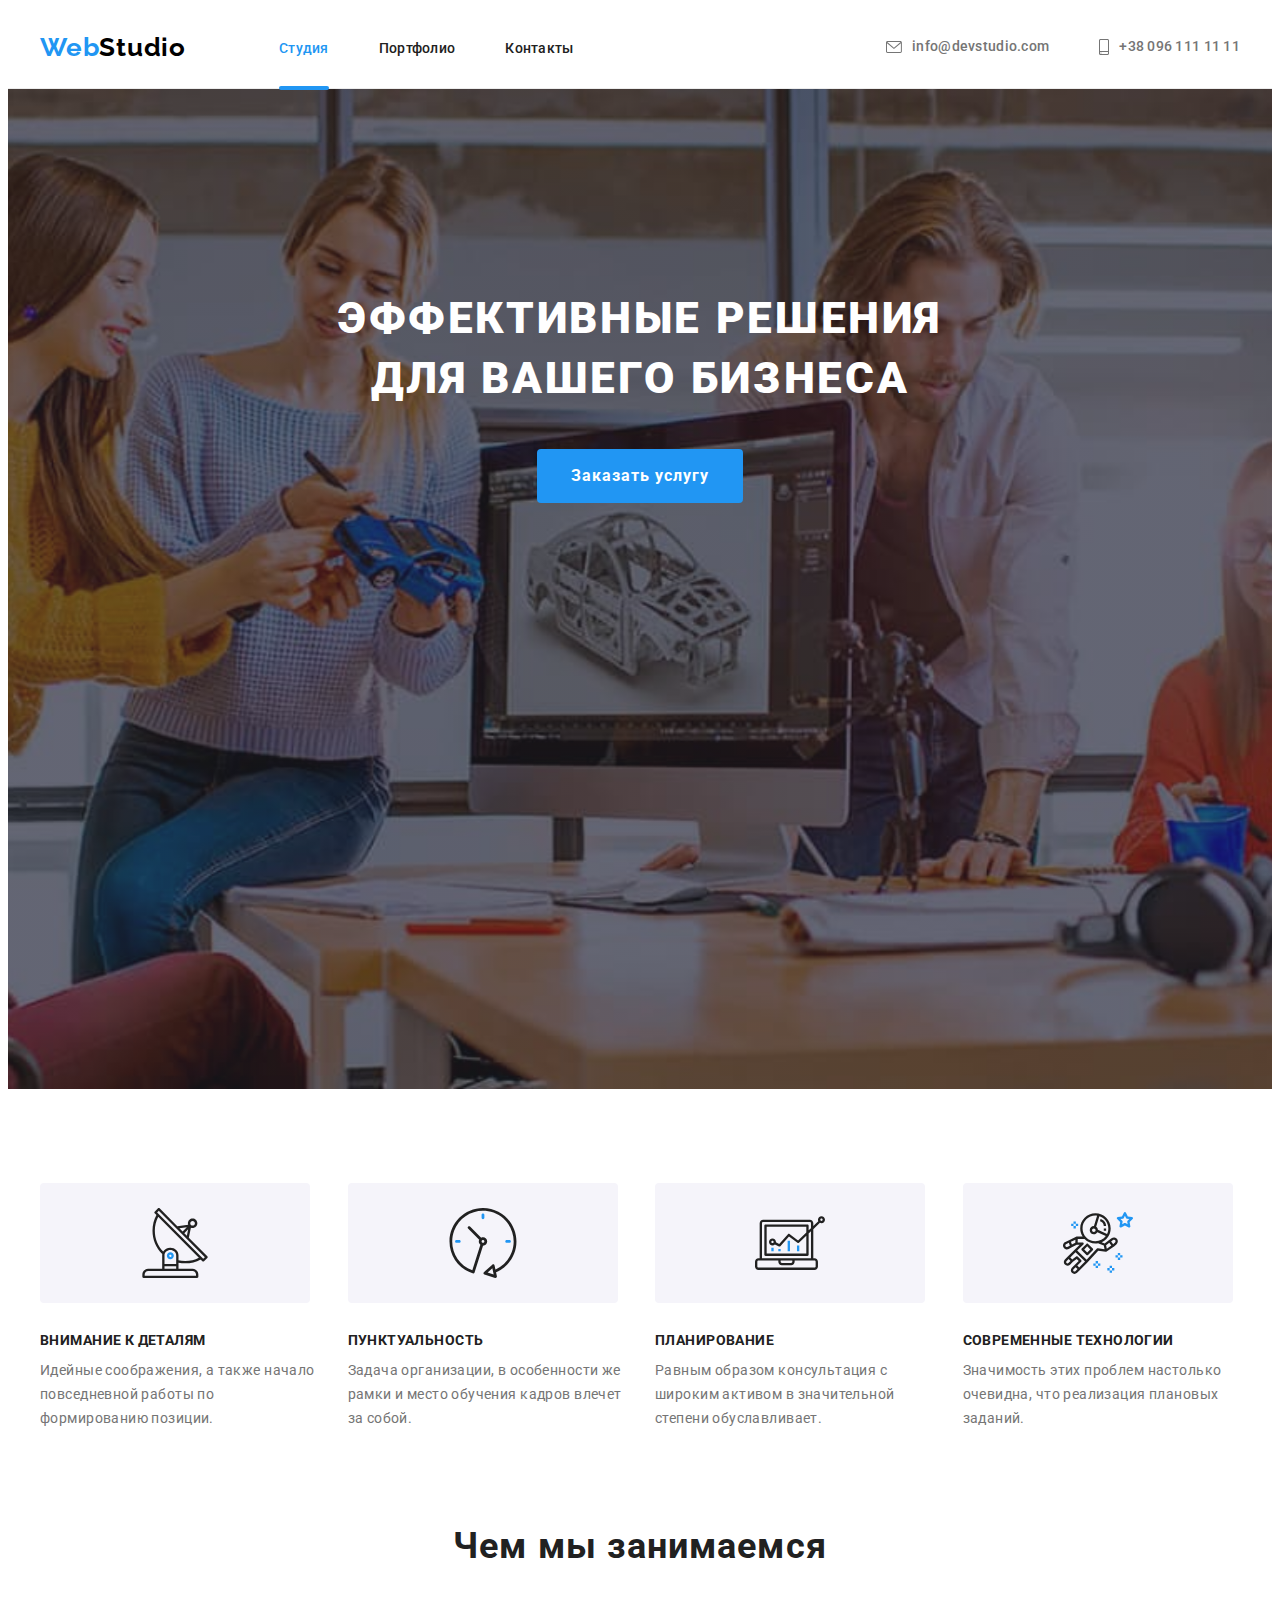
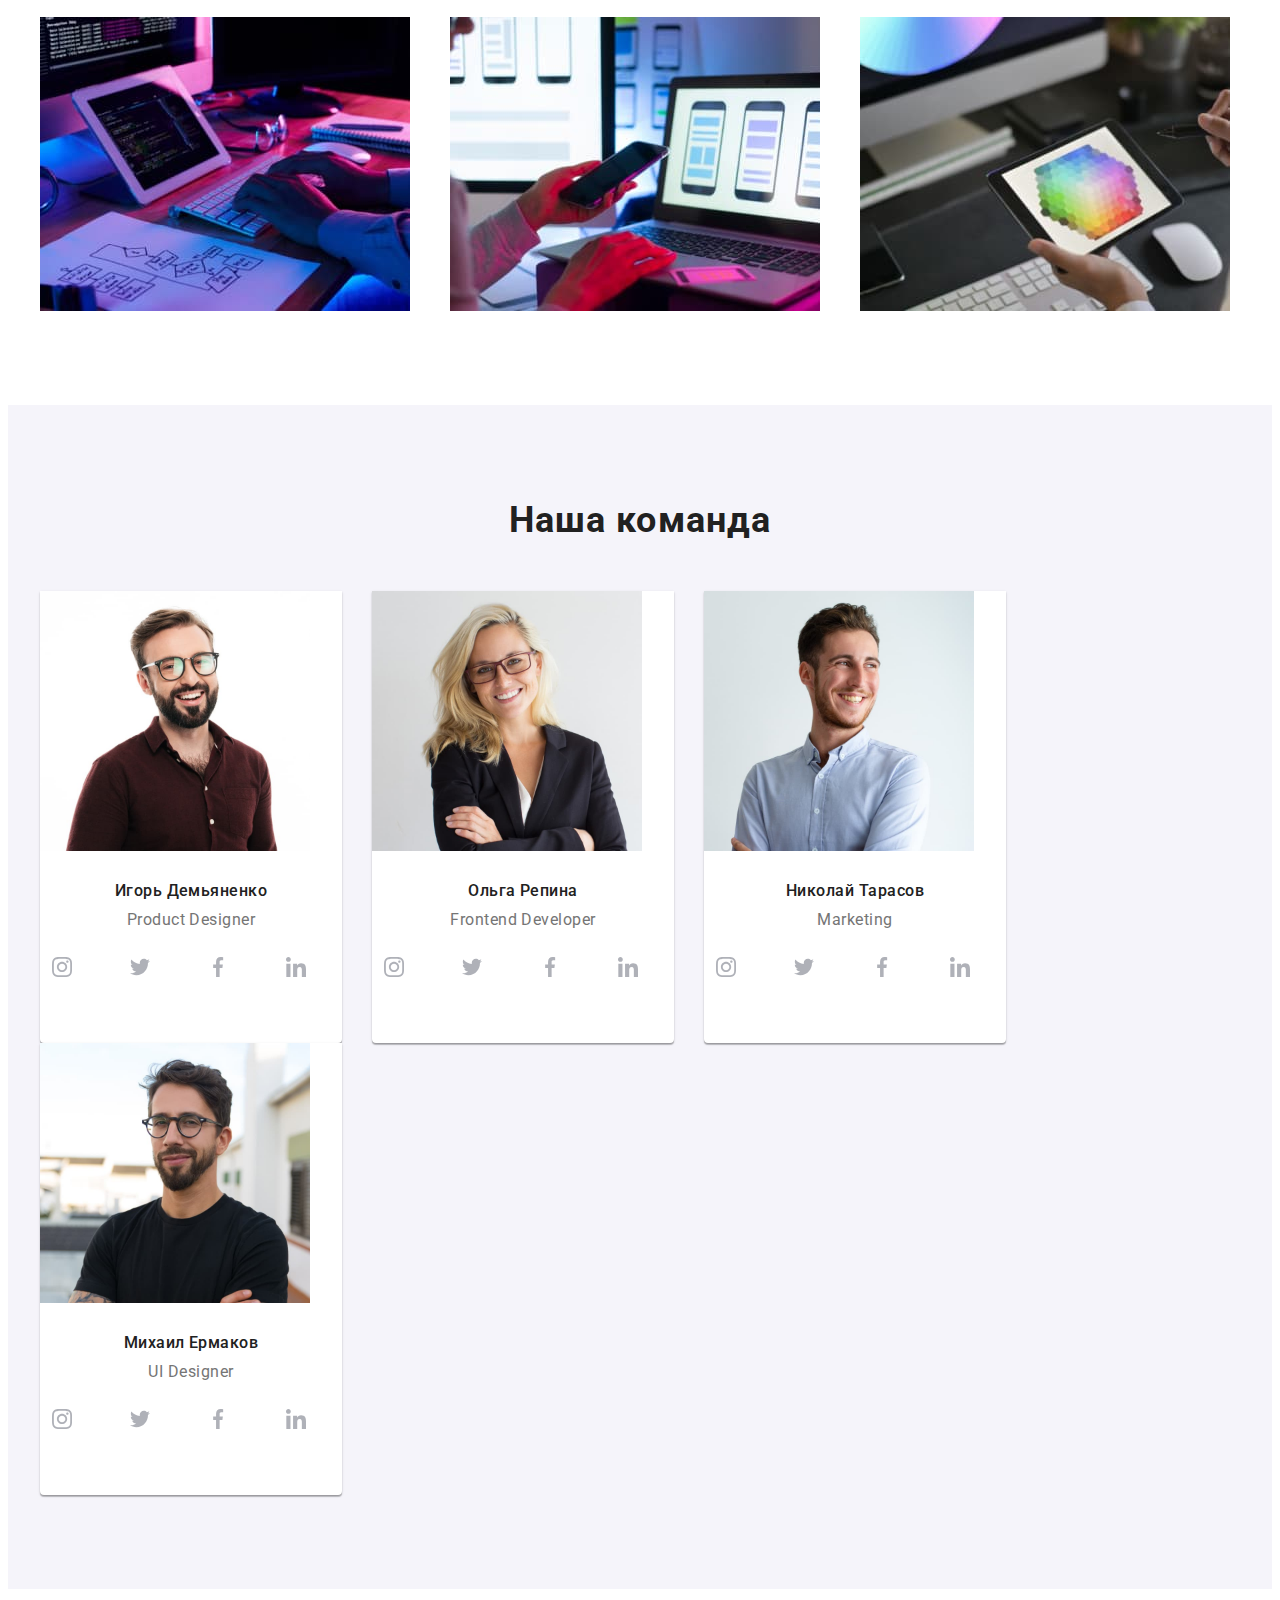
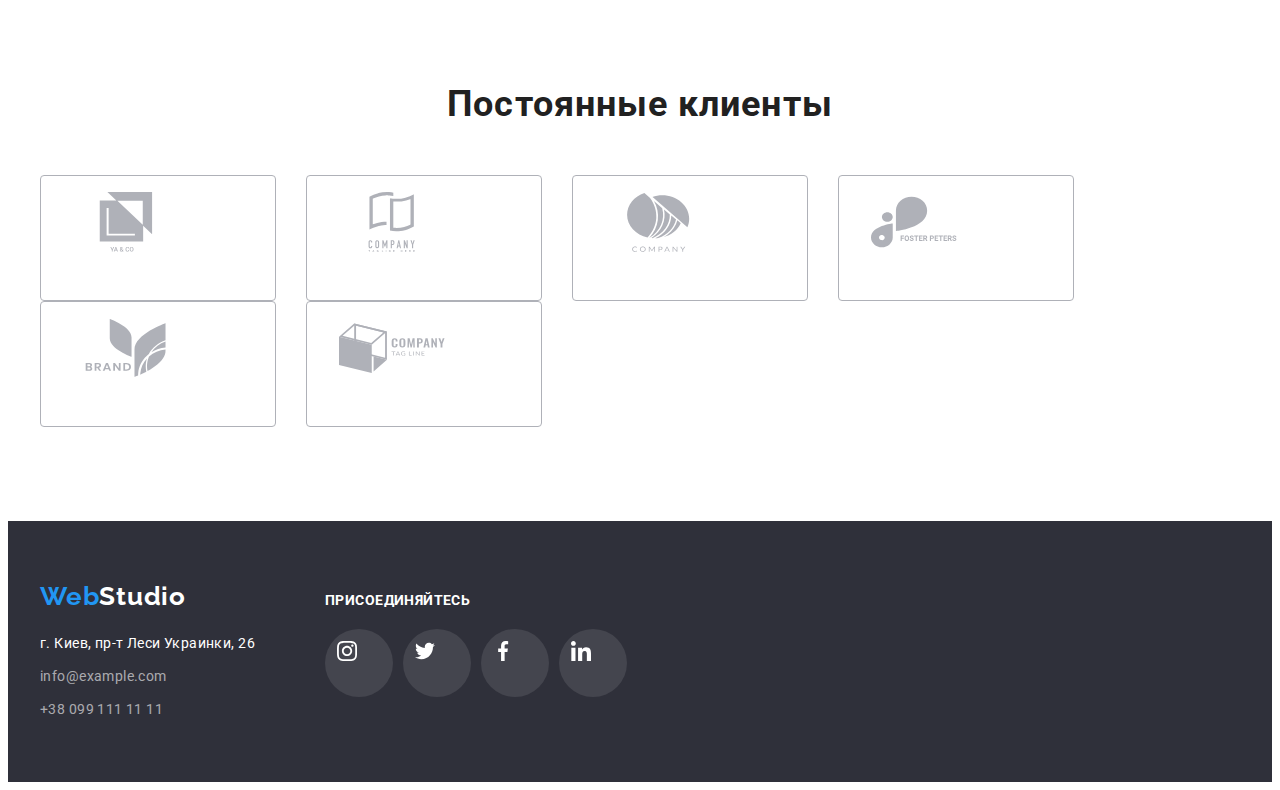
==== index.html @ 77c9c6bf "Додає розмітку та часткове оформлення форми" ====
<!DOCTYPE html>
<html lang="ru">
  <head>
    <meta charset="UTF-8" />
    <meta http-equiv="X-UA-Compatible" content="IE=edge" />
    <meta name="viewport" content="width=device-width, initial-scale=1.0" />
    <title>Студия</title>
    <link
      href="https://fonts.googleapis.com/css2?family=Raleway:wght@700&family=Roboto:wght@400;500;700;900&display=swap"
      rel="stylesheet"
    />
    <link
      rel="stylesheet"
      href="https://cdnjs.cloudflare.com/ajax/libs/modern-normalize/1.1.0/modern-normalize.min.css"
      integrity="sha512-wpPYUAdjBVSE4KJnH1VR1HeZfpl1ub8YT/NKx4PuQ5NmX2tKuGu6U/JRp5y+Y8XG2tV+wKQpNHVUX03MfMFn9Q=="
      crossorigin="anonymous"
      referrerpolicy="no-referrer"
    />
    <link rel="stylesheet" href="./css/styles.css" />
  </head>
  <body>
    <!--Шапка-->
    <header class="header">
      <div class="container box">
        <nav class="navigator">
          <a href="./index.html" class="logo"><span class="logo-color">Web</span>Studio</a>

          <ul class="link">
            <li class="link-page">
              <a href="./index.html" class="link-studio">Студия</a>
            </li>

            <li class="link-page">
              <a href="./portfolio.html" class="link-portfolio">Портфолио</a>
            </li>

            <li class="link-page"><a href="" class="link-contacts">Контакты</a></li>
          </ul>
        </nav>

        <ul class="mail-tel">
          <li class="mail-tel-link">
            <a href="mailto:info@devstudio.com" class="mail">
              <svg class="icon-mail" width="16" height="12">
                <use href="./images/icon-svg/symbol-defs.svg#link-envelope"></use>
              </svg>
              info@devstudio.com</a
            >
          </li>

          <li class="mail-tel-link">
            <a href="tel:+380961111111" class="tel">
              <svg class="icon-mail" width="10" height="16">
                <use href="./images/icon-svg/symbol-defs.svg#link-smartphone"></use>
              </svg>
              +38 096 111 11 11</a
            >
          </li>
        </ul>
      </div>
    </header>

    <main>
      <!--Герой-->

      <!--Секция 1-->
      <section class="hero">
        <div class="container">
          <h1 class="hero-title">Эффективные решения для вашего бизнеса</h1>
          <button type="button" class="hero-button" data-modal-open>Заказать услугу</button>
        </div>
      </section>
      <div class="backdrop is-hidden" data-modal>
        <div class="modal">
          <button class="close-modal" type="button" data-modal-close>
            <svg class="close-icon" width="11" height="11">
              <use href="./images/icon-svg/symbol-defs.svg#close-modal"></use>
            </svg>
          </button>
          <form class="form" name="signup_form" autocomplete="off">
            <h2 class="form-title">Оставьте свои данные, мы вам перезвоним</h2>

            <label class="label" for="username">Имя</label>
            <input class="input" type="text" name="username" id="username" autofocus />

            <label class="label" for="telephone">Телефон</label>
            <input class="input" type="tel" name="phone_number" id="telephone" />

            <label class="label" for="mail">Почта</label>
            <input class="input" type="email" name="email" id="mail" />

            <label class="label" for="comment">Комментарий</label>
            <textarea
              class="textarea"
              name="comment"
              id="comment"
              placeholder="Введите текст"
            ></textarea>

            <div class="box-terms">
              <input
                class="input-terms"
                type="checkbox"
                name="agreement"
                value="terms"
                id="terms"
              />
              <label class="label-terms" for="terms"
                >Соглашаюсь с рассылкой и принимаю
                <span><a href=""> Условия договора</a></span></label
              >
            </div>

            <button class="button-submit" type="submit">Отправить</button>
          </form>
        </div>
      </div>

      <!--Секция 2-->
      <section class="work">
        <div class="container">
          <h2 class="work-title visually-hidden">Подход к работе</h2>
          <!--Несуществующее название секции-->
          <ul class="work-list">
            <li class="work-skill">
              <div class="icon-work">
                <svg class="icon-page" width="70" height="70">
                  <use href="./images/icon-svg/symbol-defs.svg#icon-antenna"></use>
                </svg>
              </div>
              <h3 class="work-benefits">Внимание к деталям</h3>
              <p class="work-text">
                Идейные соображения, а также начало повседневной работы по формированию позиции.
              </p>
            </li>
            <li class="work-skill">
              <div class="icon-work">
                <svg class="icon-page" width="70" height="70">
                  <use href="./images/icon-svg/symbol-defs.svg#icon-clock"></use>
                </svg>
              </div>
              <h3 class="work-benefits">Пунктуальность</h3>
              <p class="work-text">
                Задача организации, в особенности же рамки и место обучения кадров влечет за собой.
              </p>
            </li>
            <li class="work-skill">
              <div class="icon-work">
                <svg class="icon-page" width="70" height="70">
                  <use href="./images/icon-svg/symbol-defs.svg#icon-diagram"></use>
                </svg>
              </div>
              <h3 class="work-benefits">Планирование</h3>
              <p class="work-text">
                Равным образом консультация с широким активом в значительной степени обуславливает.
              </p>
            </li>
            <li class="work-skill">
              <div class="icon-work">
                <svg class="icon-page" width="70" height="70">
                  <use href="./images/icon-svg/symbol-defs.svg#icon-astronaut"></use>
                </svg>
              </div>
              <h3 class="work-benefits">Современные технологии</h3>
              <p class="work-text">
                Значимость этих проблем настолько очевидна, что реализация плановых заданий.
              </p>
            </li>
          </ul>
        </div>
      </section>

      <!--Секция 3-->
      <section class="technology">
        <div class="container">
          <h2 class="technology-title">Чем мы занимаемся</h2>
          <ul class="technology-list">
            <li class="technology-product">
              <img
                class="card"
                src="./images/studio/section3-image1.jpg"
                alt="Программист набирает код, 
                    который отображается наэкране монитора"
                width="370"
                height="294"
              />
            </li>
            <li class="technology-product">
              <img
                class="card"
                src="./images/studio/section3-image2.jpg"
                alt="На экране монитора
                    изображены три экрана смартфонов"
                width="370"
                height="294"
              />
            </li>
            <li class="technology-product">
              <img
                class="card"
                src="./images/studio/section3-image3.jpg"
                alt="На экране планшета изображена
                     политра цветов"
                width="370"
                height="294"
              />
            </li>
          </ul>
        </div>
      </section>

      <!--Секция 4-->
      <section class="team section">
        <div class="container">
          <h2 class="team-title">Наша команда</h2>
          <ul class="team-list">
            <li class="team-specialist">
              <img
                class="card"
                src="./images/studio/section4-Igor_D.jpg"
                alt="Улыбающийся молодой человек с чёрной бородкой
                    в очках, в коричневой рубашке"
                width="270"
                height="260"
              />
              <div class="team-info">
                <h3 class="team-name">Игорь Демьяненко</h3>
                <p lang="en" class="team-profession">Product Designer</p>

                <ul class="link-list">
                  <li class="link-item">
                    <a class="social-link" href="">
                      <svg class="icon-link" width="20" height="20">
                        <use href="./images/icon-svg/symbol-defs.svg#c-l-instagram"></use>
                      </svg>
                    </a>
                  </li>

                  <li class="link-item">
                    <a class="social-link" href="">
                      <svg class="icon-link" width="20" height="20">
                        <use href="./images/icon-svg/symbol-defs.svg#c-l-twitter"></use>
                      </svg>
                    </a>
                  </li>

                  <li class="link-item">
                    <a class="social-link" href="">
                      <svg class="icon-link" width="20" height="20">
                        <use href="./images/icon-svg/symbol-defs.svg#c-l-facebook"></use>
                      </svg>
                    </a>
                  </li>

                  <li class="link-item">
                    <a class="social-link" href="">
                      <svg class="icon-link" width="20" height="20">
                        <use href="./images/icon-svg/symbol-defs.svg#c-l-linkedin"></use>
                      </svg>
                    </a>
                  </li>
                </ul>
              </div>
            </li>

            <li class="team-specialist">
              <img
                class="card"
                src="./images/studio/section4-Olga_R.jpg"
                alt="Улыбающаяся девушка в очках, 
                    в черном пиджаке"
                width="270"
                height="260"
              />
              <div class="team-info">
                <h3 class="team-name">Ольга Репина</h3>
                <p lang="en" class="team-profession">Frontend Developer</p>

                <ul class="link-list">
                  <li class="link-item">
                    <a class="social-link" href="" aria-label="Instagram">
                      <svg class="icon-link" width="20" height="20">
                        <use href="./images/icon-svg/symbol-defs.svg#c-l-instagram"></use>
                      </svg>
                    </a>
                  </li>

                  <li class="link-item">
                    <a class="social-link" href="" aria-label="Facebook">
                      <svg class="icon-link" width="20" height="20">
                        <use href="./images/icon-svg/symbol-defs.svg#c-l-twitter"></use>
                      </svg>
                    </a>
                  </li>

                  <li class="link-item">
                    <a class="social-link" href="" aria-label="Twitter">
                      <svg class="icon-link" width="20" height="20">
                        <use href="./images/icon-svg/symbol-defs.svg#c-l-facebook"></use>
                      </svg>
                    </a>
                  </li>

                  <li class="link-item">
                    <a class="social-link" href="" aria-label="LinkedIn">
                      <svg class="icon-link" width="20" height="20">
                        <use href="./images/icon-svg/symbol-defs.svg#c-l-linkedin"></use>
                      </svg>
                    </a>
                  </li>
                </ul>
              </div>
            </li>

            <li class="team-specialist">
              <img
                class="card"
                src="./images/studio/section4-Nikolay_T.jpg"
                alt="Улыбающийся молодой челвек
                     в светло-голубой рубашке"
                width="270"
                height="260"
              />
              <div class="team-info">
                <h3 class="team-name">Николай Тарасов</h3>
                <p lang="en" class="team-profession">Marketing</p>

                <ul class="link-list">
                  <li class="link-item">
                    <a class="social-link" href="" aria-label="Instagram">
                      <svg class="icon-link" width="20" height="20">
                        <use href="./images/icon-svg/symbol-defs.svg#c-l-instagram"></use>
                      </svg>
                    </a>
                  </li>

                  <li class="link-item">
                    <a class="social-link" href="" aria-label="Facebook">
                      <svg class="icon-link" width="20" height="20">
                        <use href="./images/icon-svg/symbol-defs.svg#c-l-twitter"></use>
                      </svg>
                    </a>
                  </li>

                  <li class="link-item">
                    <a class="social-link" href="" aria-label="Twitter">
                      <svg class="icon-link" width="20" height="20">
                        <use href="./images/icon-svg/symbol-defs.svg#c-l-facebook"></use>
                      </svg>
                    </a>
                  </li>

                  <li class="link-item">
                    <a class="social-link" href="" aria-label="LinkedIn">
                      <svg class="icon-link" width="20" height="20">
                        <use href="./images/icon-svg/symbol-defs.svg#c-l-linkedin"></use>
                      </svg>
                    </a>
                  </li>
                </ul>
              </div>
            </li>

            <li class="team-specialist">
              <img
                class="card"
                src="./images/studio/section4_Mikhail_E.jpg"
                alt="Улыбающийся молодой человек с черной бородкой,
                    в очках, в чёрной футболке"
                width="270"
                height="260"
              />
              <div class="team-info">
                <h3 class="team-name">Михаил Ермаков</h3>
                <p lang="en" class="team-profession">UI Designer</p>

                <ul class="link-list">
                  <li class="link-item">
                    <a class="social-link" href="" aria-label="Instagram">
                      <svg class="icon-link" width="20" height="20">
                        <use href="./images/icon-svg/symbol-defs.svg#c-l-instagram"></use>
                      </svg>
                    </a>
                  </li>

                  <li class="link-item">
                    <a class="social-link" href="" aria-label="Facebook">
                      <svg class="icon-link" width="20" height="20">
                        <use href="./images/icon-svg/symbol-defs.svg#c-l-twitter"></use>
                      </svg>
                    </a>
                  </li>

                  <li class="link-item">
                    <a class="social-link" href="" aria-label="Twitter">
                      <svg class="icon-link" width="20" height="20">
                        <use href="./images/icon-svg/symbol-defs.svg#c-l-facebook"></use>
                      </svg>
                    </a>
                  </li>

                  <li class="link-item">
                    <a class="social-link" href="" aria-label="LinkedIn">
                      <svg class="icon-link" width="20" height="20">
                        <use href="./images/icon-svg/symbol-defs.svg#c-l-linkedin"></use>
                      </svg>
                    </a>
                  </li>
                </ul>
              </div>
            </li>
          </ul>
        </div>
      </section>

      <!-- Секція 5 -->
      <section class="clients">
        <div class="container">
          <h2 class="clients-title">Постоянные клиенты</h2>

          <ul class="clients-list">
            <li class="clients-item">
              <a class="clients-link" href="">
                <svg class="icon-clients" width="106" height="60">
                  <use href="./images/icon-svg/symbol-defs.svg#client-1"></use>
                </svg>
              </a>
            </li>

            <li class="clients-item">
              <a class="clients-link" href="">
                <svg class="icon-clients" width="106" height="60">
                  <use href="./images/icon-svg/symbol-defs.svg#client-2"></use>
                </svg>
              </a>
            </li>

            <li class="clients-item">
              <a class="clients-link" href="">
                <svg class="icon-clients" width="106" height="60">
                  <use href="./images/icon-svg/symbol-defs.svg#client-3"></use>
                </svg>
              </a>
            </li>

            <li class="clients-item">
              <a class="clients-link" href="">
                <svg class="icon-clients" width="106" height="60">
                  <use href="./images/icon-svg/symbol-defs.svg#client-4"></use>
                </svg>
              </a>
            </li>

            <li class="clients-item">
              <a class="clients-link" href="">
                <svg class="icon-clients" width="106" height="60">
                  <use href="./images/icon-svg/symbol-defs.svg#client-5"></use>
                </svg>
              </a>
            </li>

            <li class="clients-item">
              <a class="clients-link" href="">
                <svg class="icon-clients" width="106" height="60">
                  <use href="./images/icon-svg/symbol-defs.svg#client-6"></use>
                </svg>
              </a>
            </li>
          </ul>
        </div>
      </section>
    </main>

    <!--Подвал-->
    <footer class="contacts">
      <div class="container footer">
        <div class="address-footer">
          <a href="./index.html" class="logo footer"><span class="logo-color">Web</span>Studio</a>
          <address class="address">
            <ul class="contacts-list">
              <li class="list-address">
                <a
                  class="contacts-address"
                  href="https://goo.gl/maps/urmdaWCt248vLgHYA"
                  target="_blank"
                  rel="noreferrer noopener"
                >
                  г. Киев, пр-т Леси Украинки, 26</a
                >
              </li>
              <li class="list-address">
                <a class="contacts-mail" href="mailto:info@example.com">info@example.com</a>
              </li>
              <li class="list-address">
                <a class="contacts-tel" href="tel:+380991111111">+38 099 111 11 11</a>
              </li>
            </ul>
          </address>
        </div>

        <div class="links-footer">
          <p class="links-paragraph">присоединяйтесь</p>

          <ul class="footer-list">
            <li class="footer-item">
              <a class="footer-link" href="">
                <svg class="icon-link" width="20" height="20">
                  <use href="./images/icon-svg/symbol-defs.svg#c-l-instagram"></use>
                </svg>
              </a>
            </li>

            <li class="footer-item">
              <a class="footer-link" href="">
                <svg class="icon-link" width="20" height="20">
                  <use href="./images/icon-svg/symbol-defs.svg#c-l-twitter"></use>
                </svg>
              </a>
            </li>

            <li class="footer-item">
              <a class="footer-link" href="">
                <svg class="icon-link" width="20" height="20">
                  <use href="./images/icon-svg/symbol-defs.svg#c-l-facebook"></use>
                </svg>
              </a>
            </li>

            <li class="footer-item">
              <a class="footer-link" href="">
                <svg class="icon-link" width="20" height="20">
                  <use href="./images/icon-svg/symbol-defs.svg#c-l-linkedin"></use>
                </svg>
              </a>
            </li>
          </ul>
        </div>
      </div>
    </footer>

    <script src="./js/modal.js"></script>
  </body>
</html>
---- css/styles.css ----
/* Основний колір текста #212121 */
/* Додатковий колір текста #757575 */
/* Білий колір текста #FFFFFF */
/* другий білий колір rgba(255, 255, 255, 0.6) */
/* Колір акцента #2196F3 */
/* основний колір фона #FFFFFF */
/* додатковий колір фона #F5F4FA */
/* колір фона шапки #FFFFFF */
/* колір фона футера #2F303A */
/* колір логотипу 1-частина #2196F3, 2-частина #000000 */
/* колір кнопки #F5F4FA */
/* колір акцента кнопки #2196F3 */
/* background-color hero  #C4C4C4; */
/* колір фону іконок 2 секція #F5F4FA */
/* колір шконок #afb1b8 */

/* ПОРТФОЛІО */

:root {
  --primary-font-color: #212121;
  --secondary-font-color: #757575;
  --wite-text-color: #ffffff;
  --button-color: #f5f4fa;
  --button-accent-color: #2196f3;
  --accent-color: #2196f3;
  --icon-color: #afb1b8;
  --card-set-gap: 30px;
}
/* Основні властивості, які наслідуються у тілі сторінки */
body {
  font-family: Roboto, sans-serif;
  color: var(--primary-font-color);
  background-color: #ffffff;
}

.container {
  width: 1200px;
  padding-left: 15px;
  padding-right: 15px;
  margin: 0 auto;
}

/* header */
.header {
  padding-top: 24px;
  padding-bottom: 25px;

  background-color: #ffffff;

  border-bottom: 1px solid #ececec;
}

.navigator {
  display: flex;
  align-items: center;
}

.box {
  display: flex;
  align-items: center;
}

/* навігація по сторінці */

.logo {
  margin-right: 93px;

  font-family: Raleway, sans-serif;
  font-weight: 700;
  font-size: 26px;
  line-height: 1.19;
  letter-spacing: 0.03em;
  text-decoration: none;

  color: #000000;
}

.logo-color {
  color: #2196f3;
}

.link-studio {
  position: relative;

  font-weight: 500;
  font-size: 14px;
  line-height: 1.14;
  letter-spacing: 0.02em;
  text-decoration: none;

  color: #2196f3;
}

.link-studio::after {
  content: '';

  position: absolute;
  left: 0;
  top: 46px;

  display: block;
  width: 100%;
  height: 4px;

  background-color: #2196f3;
  border-radius: 2px;
}

.link-portfolio,
.link-contacts {
  font-weight: 500;
  font-size: 14px;
  line-height: 1.14;
  letter-spacing: 0.02em;
  text-decoration: none;

  color: var(--primary-font-color);

  transition-property: color;
  transition-duration: 250ms;
  transition-timing-function: cubic-bezier(0.4, 0, 0.2, 1);
}

.link-studio:hover,
.link-studio:focus,
.link-portfolio:hover,
.link-portfolio:focus,
.link-contacts:hover,
.link-contacts:focus {
  color: var(--accent-color);
}

.link {
  display: flex;
  padding-left: 0;
  margin-top: 0;
  margin-bottom: 0;
}

.link-page:not(:last-child) {
  margin-right: 50px;
}

/* контакти */

.mail-tel {
  display: flex;

  padding: 0;
  margin: 0 0 0 auto;

  align-items: center;
}

.mail-tel .mail,
.mail-tel .tel {
  display: flex;
  align-items: center;

  font-weight: 500;
  font-size: 14px;
  line-height: 1.14;
  letter-spacing: 0.02em;
  text-decoration: none;

  color: var(--secondary-font-color);
  fill: var(--secondary-font-color);

  transition-property: color, fill;
  transition-duration: 250ms;
  transition-timing-function: cubic-bezier(0.4, 0, 0.2, 1);
}

.mail:hover,
.mail:focus,
.tel:hover,
.tel:focus {
  color: var(--accent-color);
  fill: var(--accent-color);
}

.icon-mail {
  margin-right: 10px;
  fill: inherit;
}

.link,
.mail-tel {
  list-style: none;
}

.mail-tel-link:not(:last-child) {
  margin-right: 50px;
}

/* main */

/* Герой Секція 1*/ /* Тимчасовий фон для героя, щоб було видно текст */
.hero {
  max-width: 1600px;
  height: 600px;
  padding-top: 200px;
  padding-bottom: 200px;
  margin-left: auto;
  margin-right: auto;

  background-color: #2f303a;

  background-image: linear-gradient(to right, rgba(47, 48, 58, 0.4), rgba(47, 48, 58, 0.4)),
    url('../images/background-image.jpg');
  background-repeat: no-repeat;
  background-position: center;
  background-size: cover;
}

.hero-title {
  max-width: 696px;
  margin-top: 0;
  margin-bottom: 40px;
  margin-left: auto;
  margin-right: auto;

  font-weight: 900;
  font-size: 44px;
  line-height: 1.36;
  text-align: center;
  letter-spacing: 0.06em;
  text-transform: uppercase;

  color: var(--wite-text-color);
}

.hero-button {
  display: block;
  min-height: 50px;
  min-width: 200px;
  padding: 10px 32px;
  margin-left: auto;
  margin-right: auto;

  font-family: inherit;
  font-weight: 700;
  font-size: 16px;
  line-height: 1.9;
  text-align: center;
  letter-spacing: 0.06em;

  color: var(--wite-text-color);
  background-color: #2196f3;
  cursor: pointer;

  border-radius: 4px;
  border-color: transparent;
}

/*--------------------- Модальне вікно---------------------- */
.backdrop {
  position: fixed;
  top: 0;
  left: 0;
  width: 100%;
  height: 100%;

  background-color: rgba(0, 0, 0, 0.2);
}

.backdrop.is-hidden {
  visibility: hidden;
  opacity: 0;
  pointer-events: none;
}

.modal {
  position: absolute;
  top: 50%;
  left: 50%;

  transform: translate(-50%, -50%);

  min-width: 528px;
  min-height: 581px;

  background-color: #ffffff;
  box-shadow: 0px 1px 3px rgba(0, 0, 0, 0.12), 0px 1px 1px rgba(0, 0, 0, 0.14),
    0px 2px 1px rgba(0, 0, 0, 0.2);
  border-radius: 4px;
}

.close-modal {
  position: absolute;
  top: 8px;
  right: 8px;

  display: flex;
  justify-content: center;
  align-items: center;
  width: 30px;
  height: 30px;

  border-radius: 50%;

  background-color: #ffffff;
  border: 1px solid rgba(0, 0, 0, 0.1);

  cursor: pointer;
}

/* -----------------------ФОРМА------------------------- */
.form {
  display: flex;
  flex-direction: column;
  padding: 40px;
}

.form-title {
  margin-top: 0;
  margin-bottom: 12px;

  font-size: 20px;
  line-height: 1.15;
  text-align: center;
  letter-spacing: 0.03em;
}

.textarea {
  resize: none;
}

.label {
  margin-bottom: 4px;

  font-weight: 400;
  font-size: 12px;
  line-height: 1.17;
  letter-spacing: 0.01em;

  color: var(--secondary-font-color);
}

.label-terms {
  font-weight: 400;
  font-size: 14px;
  line-height: 1.71;
  letter-spacing: 0.03em;

  color: var(--secondary-font-color);
}

.label-terms a {
  font-weight: 400;
  font-size: 14px;
  line-height: 1.71;
  letter-spacing: 0.03em;

  color: var(--accent-color);
}

.input {
  width: 448px;
  height: 40px;
  padding: 11px 12px;
  margin-bottom: 10px;

  border: 1px solid rgba(33, 33, 33, 0.2);
  border-radius: 4px;
}

.input-terms {
  width: 16px;
  height: 15px;
  margin-right: 8px;
}

.textarea {
  width: 448px;
  height: 120px;
  padding: 12px 16px;
  margin-bottom: 20px;

  border: 1px solid rgba(33, 33, 33, 0.2);
  border-radius: 4px;
}

.textarea::placeholder {
  font-weight: 400;
  font-size: 12px;
  line-height: 1.17;
  letter-spacing: 0.01em;

  color: rgba(117, 117, 117, 0.5);
}

.box-terms {
  display: flex;
  justify-content: center;
  align-items: center;

  margin-bottom: 30px;
}

.button-submit {
  width: 200px;
  height: 50px;
  padding: 10px 55px;
  margin-left: auto;
  margin-right: auto;

  font-family: inherit;
  font-weight: 700;
  font-size: 16px;
  line-height: 1.88;

  letter-spacing: 0.06em;

  color: var(--wite-text-color);
  background: var(--button-accent-color);
  box-shadow: 0px 4px 4px rgba(0, 0, 0, 0.15);
  border-radius: 4px;
  border: transparent;

  cursor: pointer;
}

/* Секція 2 */

.work {
  padding-top: 94px;
}

.visually-hidden {
  position: absolute;
  width: 1px;
  height: 1px;
  margin: -1px;
  border: 0;
  padding: 0;
  clip: rect(0 0 0 0);
  overflow: hidden;
}

.work-benefits {
  /* padding-top: 30px; */
  margin-top: 0;
  margin-bottom: 10px;

  font-size: 14px;
  line-height: 1.14;
  letter-spacing: 0.03em;
  text-transform: uppercase;
}

.work-text {
  margin-top: 0;
  margin-bottom: 0;

  font-size: 14px;
  line-height: 1.71;
  letter-spacing: 0.03em;

  color: var(--secondary-font-color);
}
.work-list {
  display: flex;
  flex-wrap: wrap;

  padding-left: 0;
  margin-top: 0;
  margin-bottom: 0;

  list-style: none;
}

.work-skill {
  flex-basis: calc((100% - 90px) / 4);
  margin-right: var(--card-set-gap);
}

.work-skill:nth-child(4n) {
  margin-right: 0;
}

.icon-work {
  display: inline-flex;
  justify-content: center;
  align-items: center;

  width: 270px;
  height: 120px;

  margin-bottom: 30px;
  background-color: #f5f4fa;
  border-radius: 4px;
}

/* Секція 3 */

.technology {
  padding-top: 94px;
  padding-bottom: 94px;
}

.technology-title {
  margin-top: 0;
  margin-bottom: 50px;

  font-size: 36px;
  line-height: 1.17;
  text-align: center;
  letter-spacing: 0.03em;
}

.technology-list {
  display: flex;

  padding-left: 0;
  margin-top: 0;
  margin-bottom: 0;

  list-style: none;
}

.technology-product {
  flex-basis: calc((100% - 60px / 3));
  margin-right: var(--card-set-gap);
}

.technology-product:nth-child(3n) {
  margin-right: 0;
}

.card {
  display: block;
  max-width: 100%;
}

/* Секція 4 */
.team {
  padding-top: 94px;
  padding-bottom: 94px;

  background-color: #f5f4fa;
}

.team-title {
  margin-top: 0;
  margin-bottom: 50px;

  font-size: 36px;
  line-height: 1.17;
  text-align: center;
  letter-spacing: 0.03em;
}

.team-name {
  margin-top: 0;
  margin-bottom: 10px;

  font-weight: 500;
  font-size: 16px;
  line-height: 1.19;
  text-align: center;
  letter-spacing: 0.03em;
}

.team-profession {
  margin-top: 0;
  margin-bottom: 16px;

  line-height: 1.19;
  text-align: center;
  letter-spacing: 0.03em;

  color: var(--secondary-font-color);
}

.team-list {
  display: flex;
  flex-wrap: wrap;
  padding-left: 0;
  margin-top: 0;
  margin-bottom: 0;

  list-style: none;
}

.team-specialist {
  flex-basis: calc((100% - 90px) / 4);
  margin-right: var(--card-set-gap);

  background-color: #ffffff;

  box-shadow: 0px 1px 3px rgba(0, 0, 0, 0.12), 0px 1px 1px rgba(0, 0, 0, 0.14),
    0px 2px 1px rgba(0, 0, 0, 0.2);

  border-radius: 0px 0px 4px 4px;
  border-color: transparent;
}

.team-specialist:nth-child(4n) {
  margin-right: 0;
}

.team-info {
  padding-top: 30px;
  padding-bottom: 30px;
}

.link-list {
  display: flex;
  justify-content: center;

  padding-left: 0px;

  list-style: none;
}

.social-link {
  display: block;
  height: 44px;
  width: 44px;
  padding: 12px;
  border-radius: 50%;
  fill: var(--icon-color);

  transition-property: background-color, fill;
  transition-duration: 250ms;
  transition-timing-function: cubic-bezier(0.4, 0, 0.2, 1);
}

.link-item:not(:last-child) {
  margin-right: 10px;
}

.social-link:hover,
.social-link:focus {
  background-color: var(--accent-color);
  fill: var(--wite-text-color);
}

/* Секція 5 */

.clients {
  padding-top: 94px;
  padding-bottom: 94px;
}

.clients-list {
  display: flex;
  flex-wrap: wrap;
  padding-left: 0;
  margin-top: 0;
  margin-bottom: 0;

  list-style: none;
}

.clients-title {
  margin-top: 0;
  margin-bottom: 50px;

  font-size: 36px;
  line-height: 1.17;
  text-align: center;
  letter-spacing: 0.03em;

  color: var(--primary-font-color);
}

.clients-link {
  display: block;
  padding: 16px 32px;
  width: 170px;
  height: 92px;

  flex-basis: calc((100% - 150px) / 6);

  border: 1px solid var(--icon-color);
  border-radius: 4px;

  fill: var(--icon-color);

  transition-property: border-color, fill;
  transition-duration: 250ms;
  transition-timing-function: cubic-bezier(0.4, 0, 0.2, 1);
}

.clients-item:not(:last-child) {
  margin-right: 30px;
}

.clients-link:hover,
.clients-link:focus {
  border-color: var(--accent-color);
  fill: var(--accent-color);
}

/* Підвал */
.contacts {
  background-color: #2f303a;
}

.contacts-list {
  list-style: none;
}
/* Логотип наслідує властивості, задані логотипу у шапці */

.contacts {
  padding-top: 60px;
  padding-bottom: 60px;
}

.logo.footer {
  margin-right: 0;
  display: block;
  margin-bottom: 20px;

  color: var(--wite-text-color);
}

.contacts-list {
  margin: 0;
  padding-left: 0;
}

.list-address:not(:last-child) {
  margin-bottom: 9px;
}

.contacts > .logo {
  color: #ffffff;
}

.contacts-address {
  font-size: 14px;
  line-height: 1.71;
  letter-spacing: 0.03em;
  text-decoration: none;

  color: var(--wite-text-color);
}
.contacts-mail,
.contacts-tel {
  font-size: 14px;
  line-height: 1.71;
  letter-spacing: 0.03em;
  text-decoration: none;

  color: rgba(255, 255, 255, 0.6);
}

.address {
  font-style: normal;
}
/*---------Підвал------- Посилання на соцмережі---------------*/

.links-paragraph {
  margin-top: 0;
  margin-bottom: 20px;

  font-weight: 700;
  font-size: 14px;
  line-height: 1.14;
  letter-spacing: 0.03em;
  text-transform: uppercase;

  color: var(--wite-text-color);
}

.footer-list {
  display: flex;
  padding-left: 0;
  margin-top: 0;
  margin-bottom: 0;

  list-style: none;
}

.footer-link {
  display: block;
  padding: 12px;
  width: 44px;
  height: 44px;

  flex-basis: calc((100% - 30px) / 4);

  border-radius: 50%;

  background-color: rgba(255, 255, 255, 0.1);
  fill: var(--wite-text-color);

  transition-property: background-color;
  transition-duration: 250ms;
  transition-timing-function: cubic-bezier(0.4, 0, 0.2, 1);
}

.footer-link:hover,
.footer-link:focus {
  background-color: var(--accent-color);
}

.footer-item:not(:last-child) {
  margin-right: 10px;
}

.contacts > .container.footer {
  display: flex;
  align-items: baseline;
}

.address-footer {
  margin-right: 70px;
}

/* ПОРТФОЛІО */
/* Шапка */
/* Фон шапки наслідується з CSS правила щодо шапки першої сторнінки. */
/* Логтип наслідує властивості з CSS правила щодо Логотипу першої сторнінки.*/
.nav-portfolio {
  position: relative;

  font-weight: 500;
  font-size: 14px;
  line-height: 1.14;
  letter-spacing: 0.02em;
  text-decoration: none;

  color: #2196f3;
}

.nav-portfolio::after {
  content: '';

  position: absolute;
  left: 0;
  top: 46px;

  display: block;
  width: 100%;
  height: 4px;

  background-color: #2196f3;
  border-radius: 2px;
}

.nav-stdio,
.nav-contacts {
  font-weight: 500;
  font-size: 14px;
  line-height: 1.14;
  letter-spacing: 0.02em;
  text-decoration: none;

  color: var(--primary-font-color);

  transition-property: color;
  transition-duration: 250ms;
  transition-timing-function: cubic-bezier(0.4, 0, 0.2, 1);
}

.nav-stdio:hover,
.nav-stdio:focus,
.nav-contacts:hover,
.nav-contacts:focus {
  color: var(--accent-color);
}

.nav {
  display: flex;
  padding-left: 0;
  margin-top: 0;
  margin-bottom: 0;

  list-style: none;
}

/* Властивості посилання мейлу та телефону наслідуються з CSS правила першої сторнінки.*/

/* main */
/* Герой Секція */
/* Колір фону наслідується з CSS правила першої сторнінки.*/

.visually-hidden {
  position: absolute;
  width: 1px;
  height: 1px;
  margin: -1px;
  border: 0;
  padding: 0;
  clip: rect(0 0 0 0);
  overflow: hidden;
}

.filtres {
  padding-top: 94px;
  padding-bottom: 94px;
}

.button-library,
.button-websites,
.button-applications,
.button-design,
.button-marketing {
  padding: 6px 22px;

  font-family: inherit;
  font-weight: 500;
  font-size: 16px;
  line-height: 1.62;
  text-align: center;
  letter-spacing: 0.03em;

  color: var(--primary-font-color);
  background-color: var(--button-color);

  border-radius: 4px;
  border-color: transparent;

  transition-property: color, background-color, box-shadow;
  transition-duration: 250ms;
  transition-timing-function: cubic-bezier(0.4, 0, 0.2, 1);

  cursor: pointer;
}

.button-library:hover,
.button-websites:hover,
.button-applications:hover,
.button-design:hover,
.button-marketing:hover,
.button-library:focus,
.button-websites:focus,
.button-applications:focus,
.button-design:focus,
.button-marketing:focus {
  color: var(--wite-text-color);
  background-color: var(--button-accent-color);

  box-shadow: 0px 3px 1px rgba(0, 0, 0, 0.1), 0px 1px 2px rgba(0, 0, 0, 0.08),
    0px 2px 2px rgba(0, 0, 0, 0.12);
}

.button {
  display: flex;
  justify-content: center;

  padding-left: 0;
  margin-top: 0;
  margin-bottom: 50px;

  list-style: none;
}

.btn-list:not(:last-child) {
  margin-right: 8px;
}

.projects-title {
  margin-top: 0;
  margin-bottom: 4px;

  font-size: 18px;
  line-height: 2;
  letter-spacing: 0.06em;

  color: var(--primary-font-color);
}
.projects-text {
  margin-top: 0;
  margin-bottom: 0;

  line-height: 1.18;
  letter-spacing: 0.03em;

  color: var(--secondary-font-color);
}

.projects-name {
  padding: 20px 24px;

  border-left: 1px solid #eeeeee;
  border-right: 1px solid #eeeeee;
  border-bottom: 1px solid #eeeeee;
}

.projects {
  display: flex;
  flex-wrap: wrap;
  margin-top: 0;
  margin-bottom: 0;
  padding-left: 0;

  list-style: none;
}

.projects-page {
  flex-basis: calc((100% - 60px) / 3);
  margin-right: var(--card-set-gap);
  margin-bottom: var(--card-set-gap);

  cursor: pointer;
}

.projects-page:nth-child(3n) {
  margin-right: 0;
}

.projects-page:nth-last-child(-n + 3) {
  margin-bottom: 0;
}

.card-link {
  display: block;
  text-decoration: none;

  transition-property: box-shadow, transform;
  transition-duration: 250ms;
  transition-timing-function: cubic-bezier(0.4, 0, 0.2, 1);
}

.card-link:hover,
.card-link:focus {
  box-shadow: 0px 1px 1px rgba(0, 0, 0, 0.12), 0px 4px 4px rgba(0, 0, 0, 0.06),
    1px 4px 6px rgba(0, 0, 0, 0.16);
}

.thumb {
  position: relative;
  overflow: hidden;
}

.card-text {
  position: absolute;

  top: 0;
  left: 0;

  transform: translateY(100%);

  padding: 63px 24px;
  margin: 0;

  font-size: 18px;
  line-height: 1.56;

  letter-spacing: 0.03em;

  color: var(--wite-text-color);
  background-color: rgba(33, 150, 243, 0.9);

  transition-property: transform;
  transition-duration: 250ms;
  transition-timing-function: cubic-bezier(0.4, 0, 0.2, 1);
}

.card-link:hover .card-text,
.card-link:focus .card-text {
  transform: translateY(0%);
}

/* Підвал */
/* Фон та колір наслідується з CSS правила щодо Підвалу першої сторнінки. */
/* Контакти наслідують властивості текста та шрифта з CSS правила щодо Підвалу першої сторнінки.*/ ;
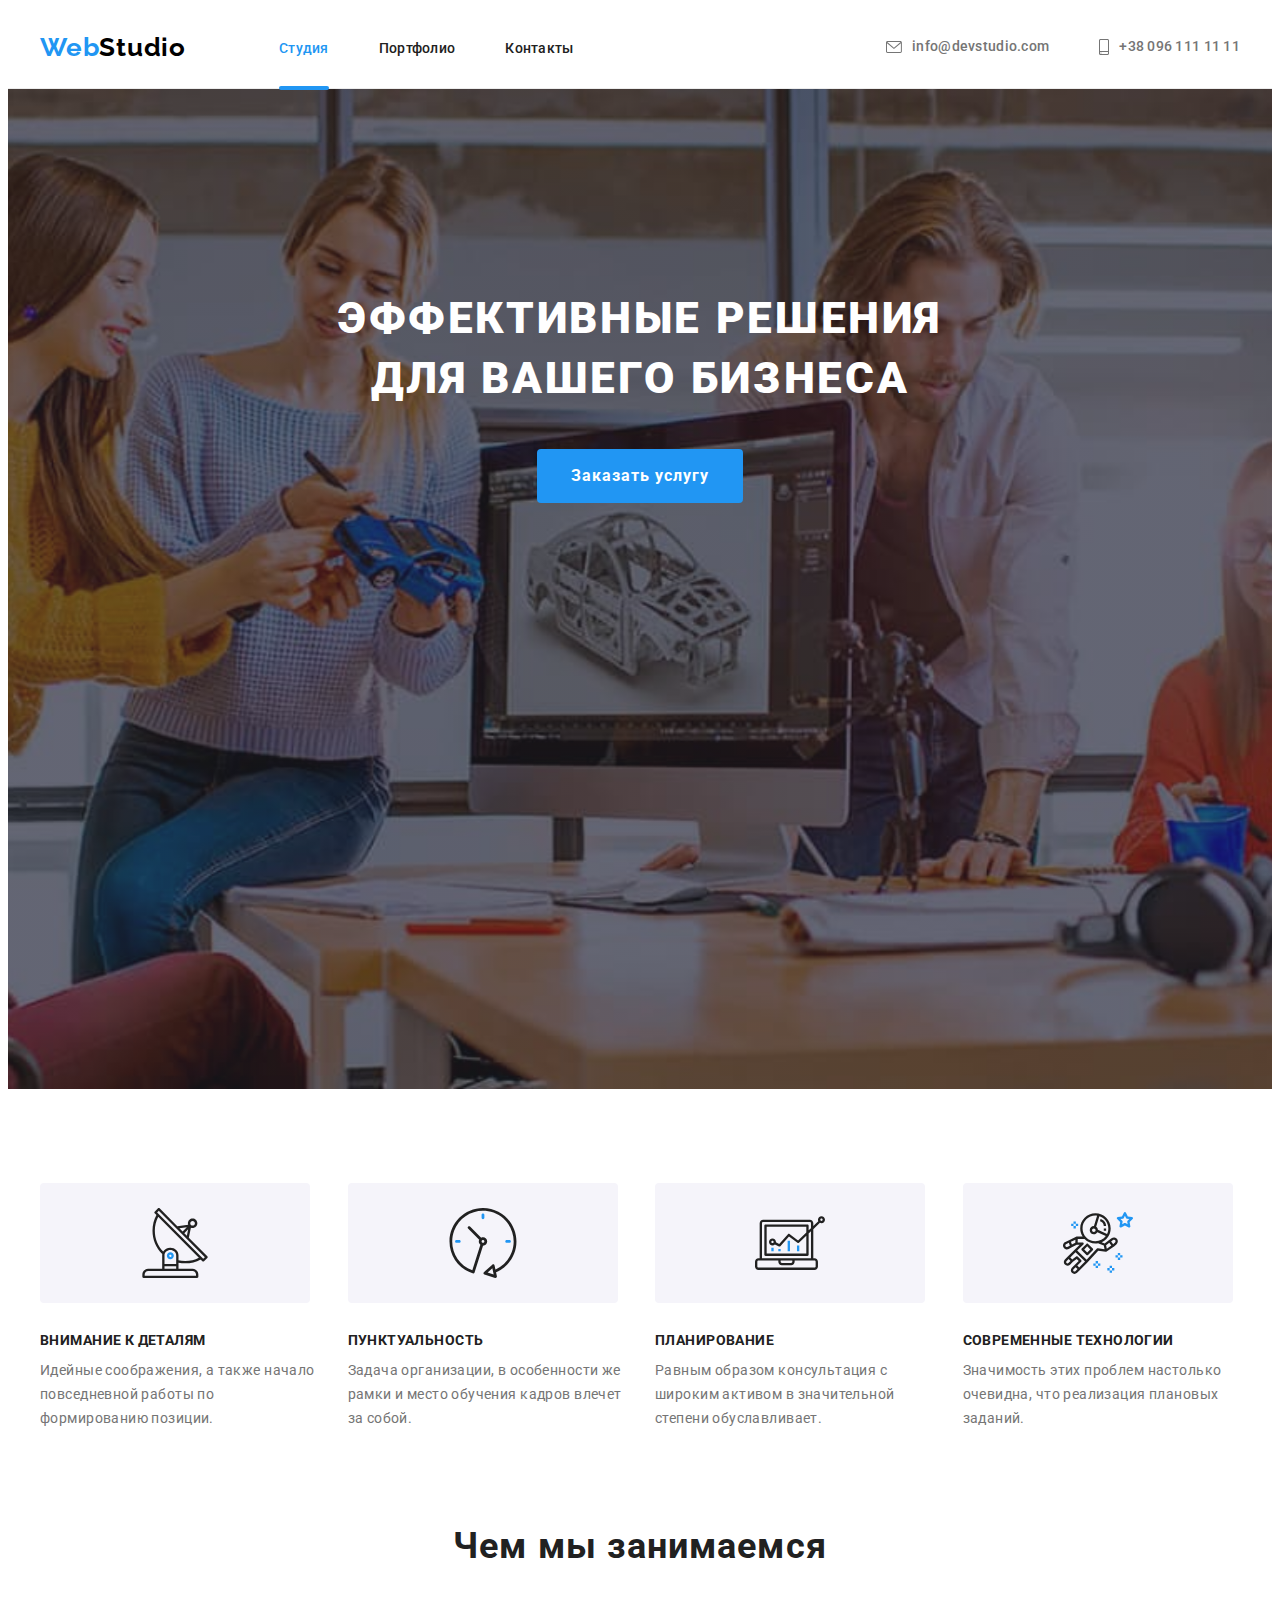
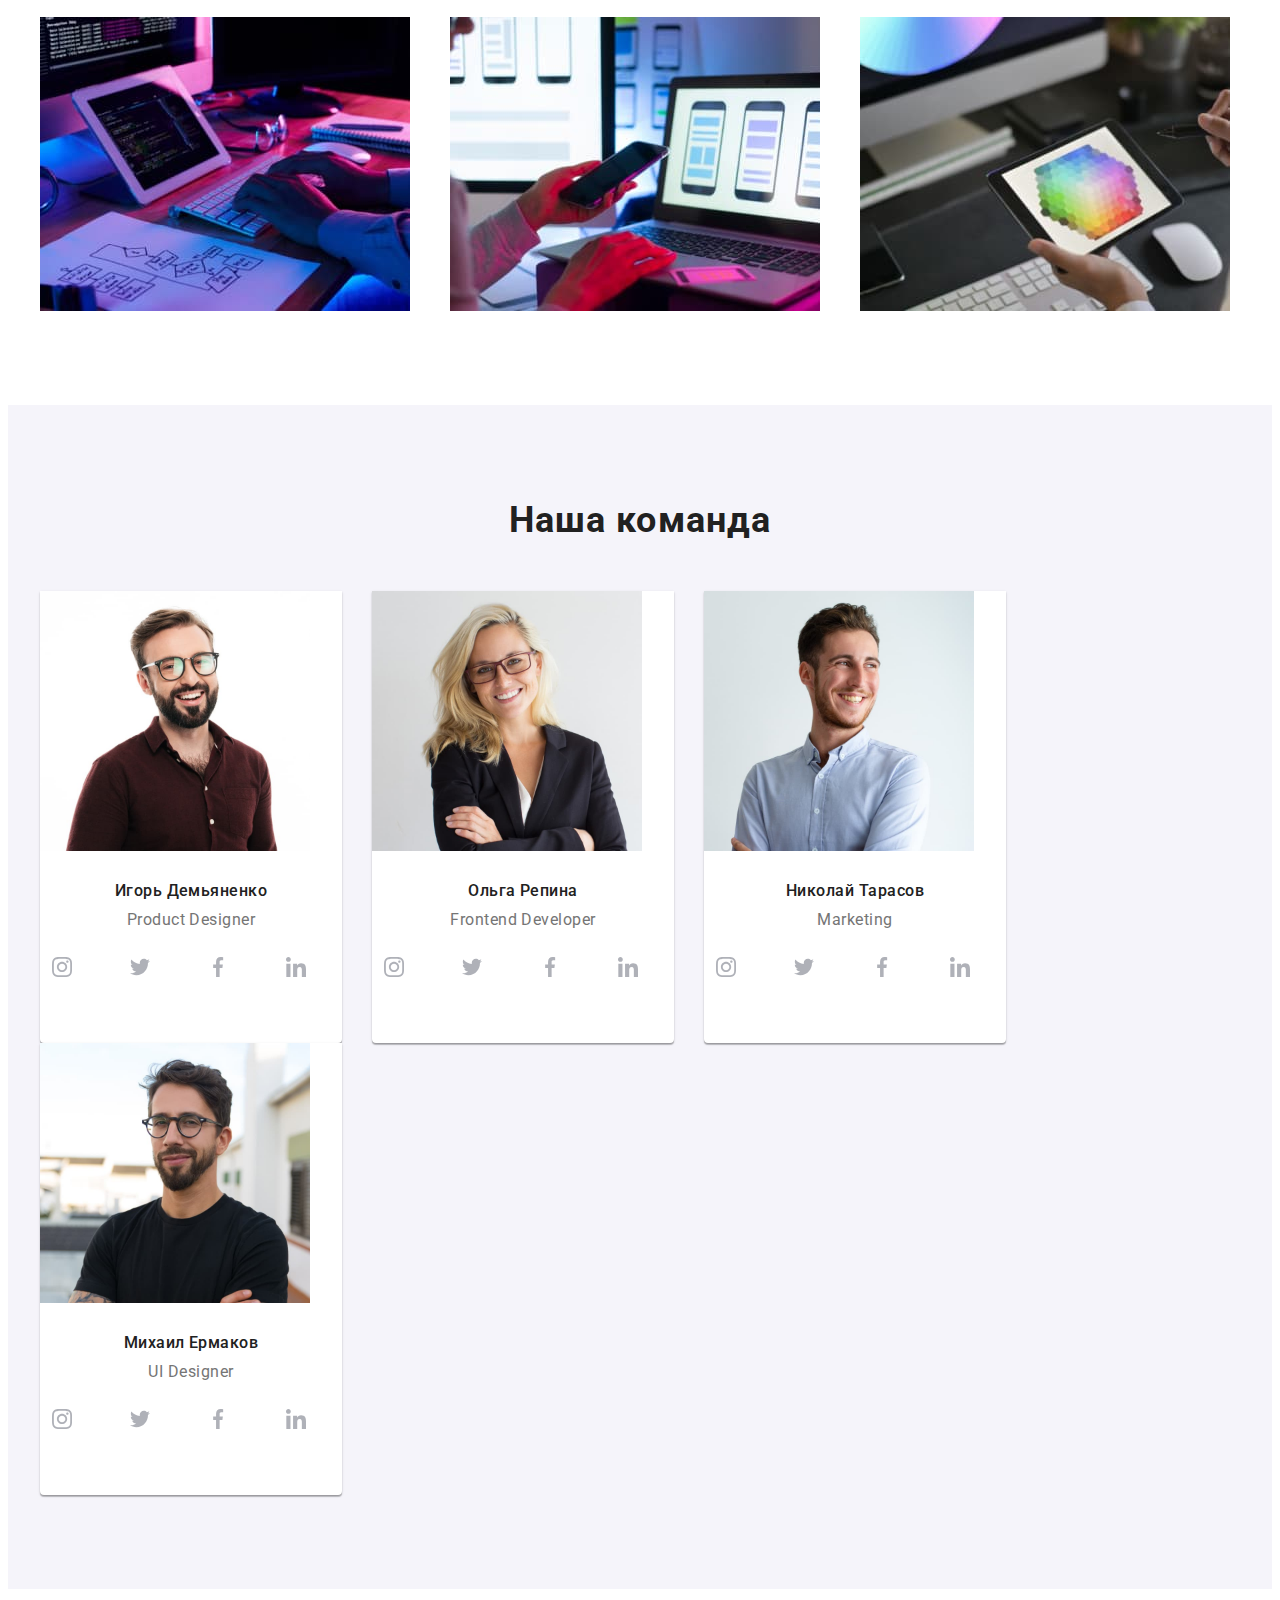
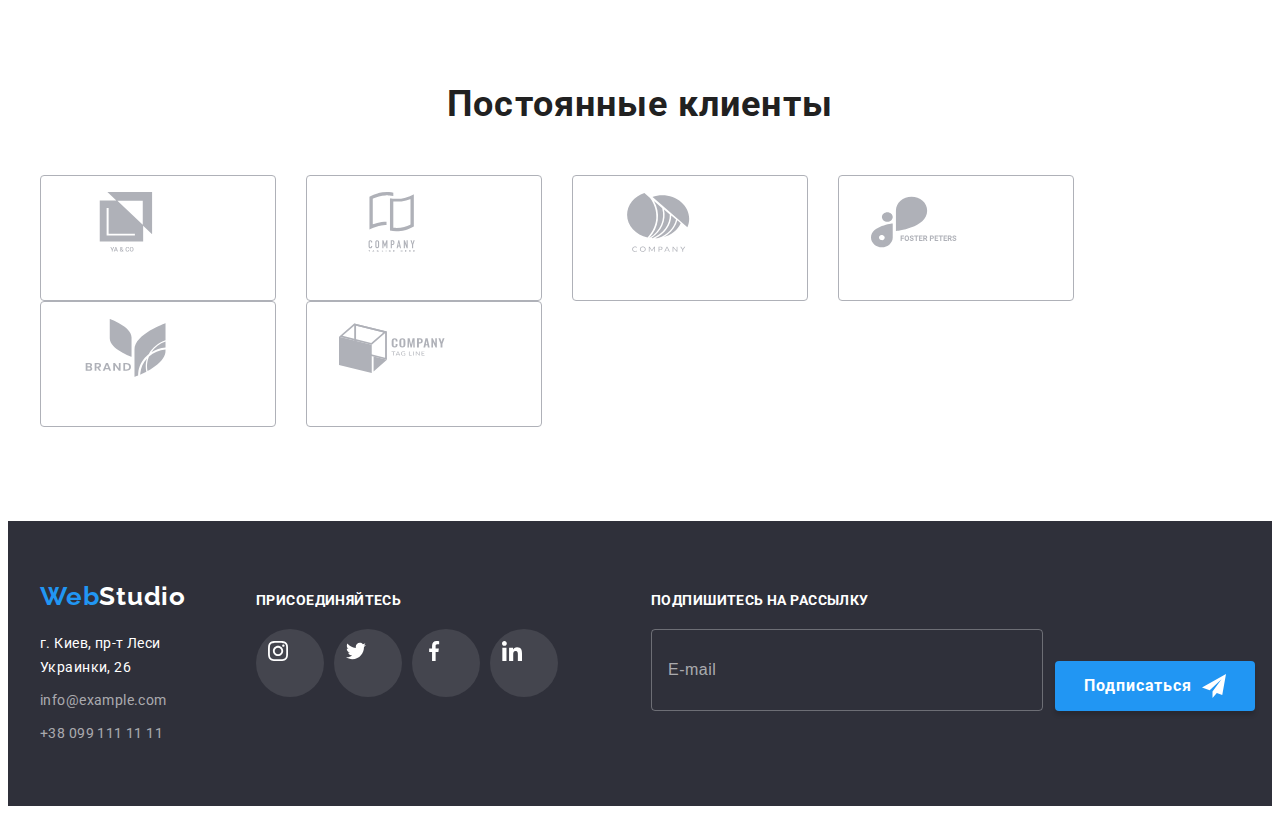
==== commit 133117fc: "Додає розмітку форми у підвалі" ====
--- a/index.html
+++ b/index.html
@@ -77,11 +77,11 @@
               <use href="./images/icon-svg/symbol-defs.svg#close-modal"></use>
             </svg>
           </button>
+          <h2 class="form-title">Оставьте свои данные, мы вам перезвоним</h2>
+
           <form class="form" name="signup_form" autocomplete="off">
-            <h2 class="form-title">Оставьте свои данные, мы вам перезвоним</h2>
-
-            <label class="label" for="username">Имя</label>
-            <input class="input" type="text" name="username" id="username" autofocus />
+            <label class="label" for="user-name">Имя</label>
+            <input class="input" type="text" name="username" id="user-name" autofocus />
 
             <label class="label" for="telephone">Телефон</label>
             <input class="input" type="tel" name="phone_number" id="telephone" />
@@ -535,6 +535,28 @@
             </li>
           </ul>
         </div>
+
+        <div class="mailing">
+          <p class="mailing-title">Подпишитесь на рассылку</p>
+          <form class="mailing-form" name="mailing_form" autocomplete="off">
+            <div class="box-mailing">
+              <label class="mailing-label" for="user_mail"></label>
+              <input
+                class="mailing-input"
+                type="email"
+                name="email"
+                id="user_mail"
+                placeholder="E-mail"
+              />
+              <button class="mailing-button" type="submit">
+                Подписаться
+                <svg class="mailing-icon" width="24" height="24">
+                  <use href="./images/icon-svg/symbol-defs.svg#icon-mailing"></use>
+                </svg>
+              </button>
+            </div>
+          </form>
+        </div>
       </div>
     </footer>
 
--- a/css/styles.css
+++ b/css/styles.css
@@ -752,6 +752,9 @@
   font-style: normal;
 }
 /*---------Підвал------- Посилання на соцмережі---------------*/
+.links-footer {
+  margin-right: 93px;
+}
 
 .links-paragraph {
   margin-top: 0;
@@ -809,6 +812,77 @@
 
 .address-footer {
   margin-right: 70px;
+}
+
+/* -------------------Підвал----- Форма підписки на розсилку----------- */
+
+.mailing-title {
+  margin-top: 0;
+  margin-bottom: 20px;
+
+  font-weight: 700;
+  font-size: 14px;
+  line-height: 1.14;
+  letter-spacing: 0.03em;
+  text-transform: uppercase;
+
+  color: var(--wite-text-color);
+}
+.box-mailing {
+  display: flex;
+  align-items: flex-end;
+}
+
+.mailing-input {
+  width: 358px;
+  height: 50px;
+  padding: 15px 16px;
+  margin-right: 12px;
+
+  border: 1px solid rgba(255, 255, 255, 0.3);
+  /* filter: drop-shadow(0px 4px 4px rgba(0, 0, 0, 0.15)); */
+  border-radius: 4px;
+
+  background-color: inherit;
+  color: var(--wite-text-color);
+}
+
+.mailing-input::placeholder {
+  font-weight: 400;
+  font-size: 16px;
+  line-height: 1.25;
+  letter-spacing: 0.03em;
+
+  color: rgba(255, 255, 255, 0.6);
+}
+
+.mailing-button {
+  display: flex;
+  align-items: center;
+  justify-content: center;
+
+  width: 200px;
+  height: 50px;
+  padding: 10px 28px;
+
+  font-family: inherit;
+
+  font-weight: 700;
+  font-size: 16px;
+  line-height: 1.88;
+  text-align: center;
+  letter-spacing: 0.06em;
+
+  color: var(--wite-text-color);
+
+  background: #2196f3;
+  box-shadow: 0px 4px 4px rgba(0, 0, 0, 0.15);
+  border-radius: 4px;
+  border: transparent;
+}
+
+.mailing-icon {
+  margin-left: 10px;
 }
 
 /* ПОРТФОЛІО */
